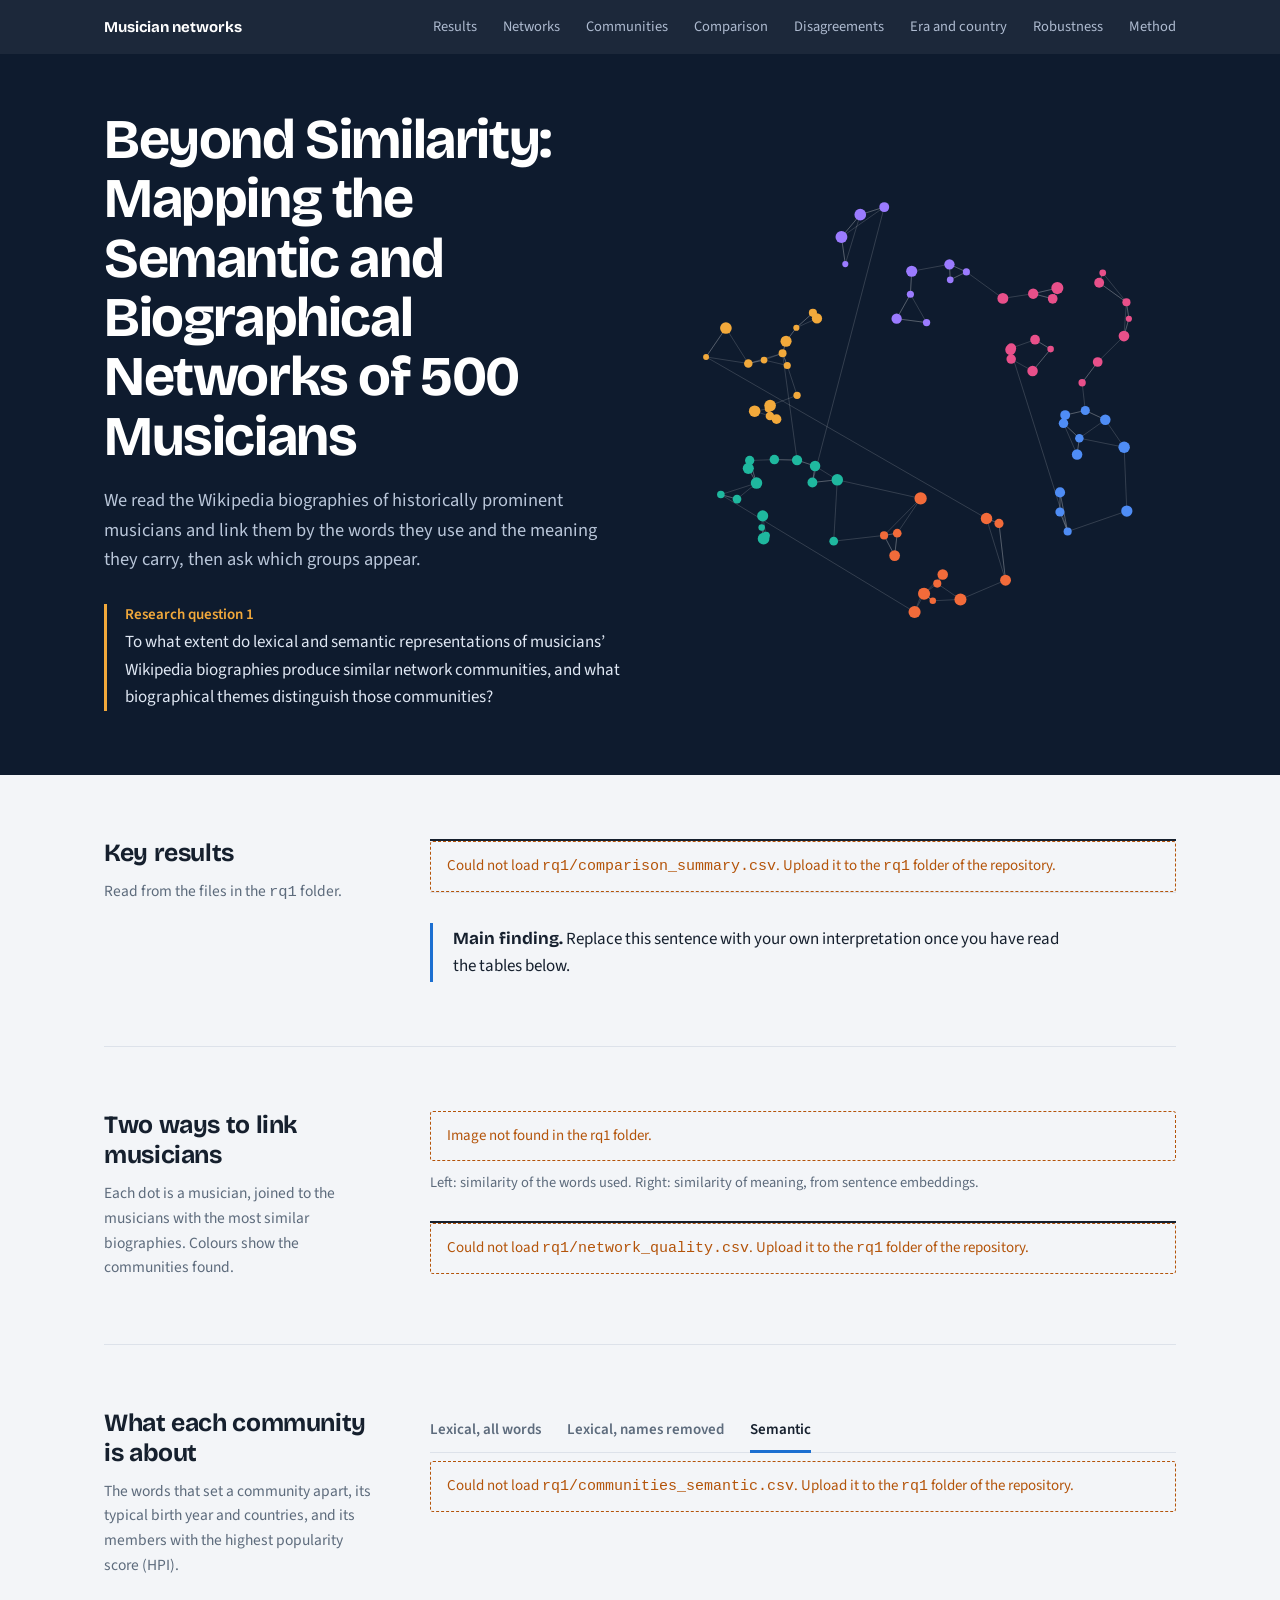
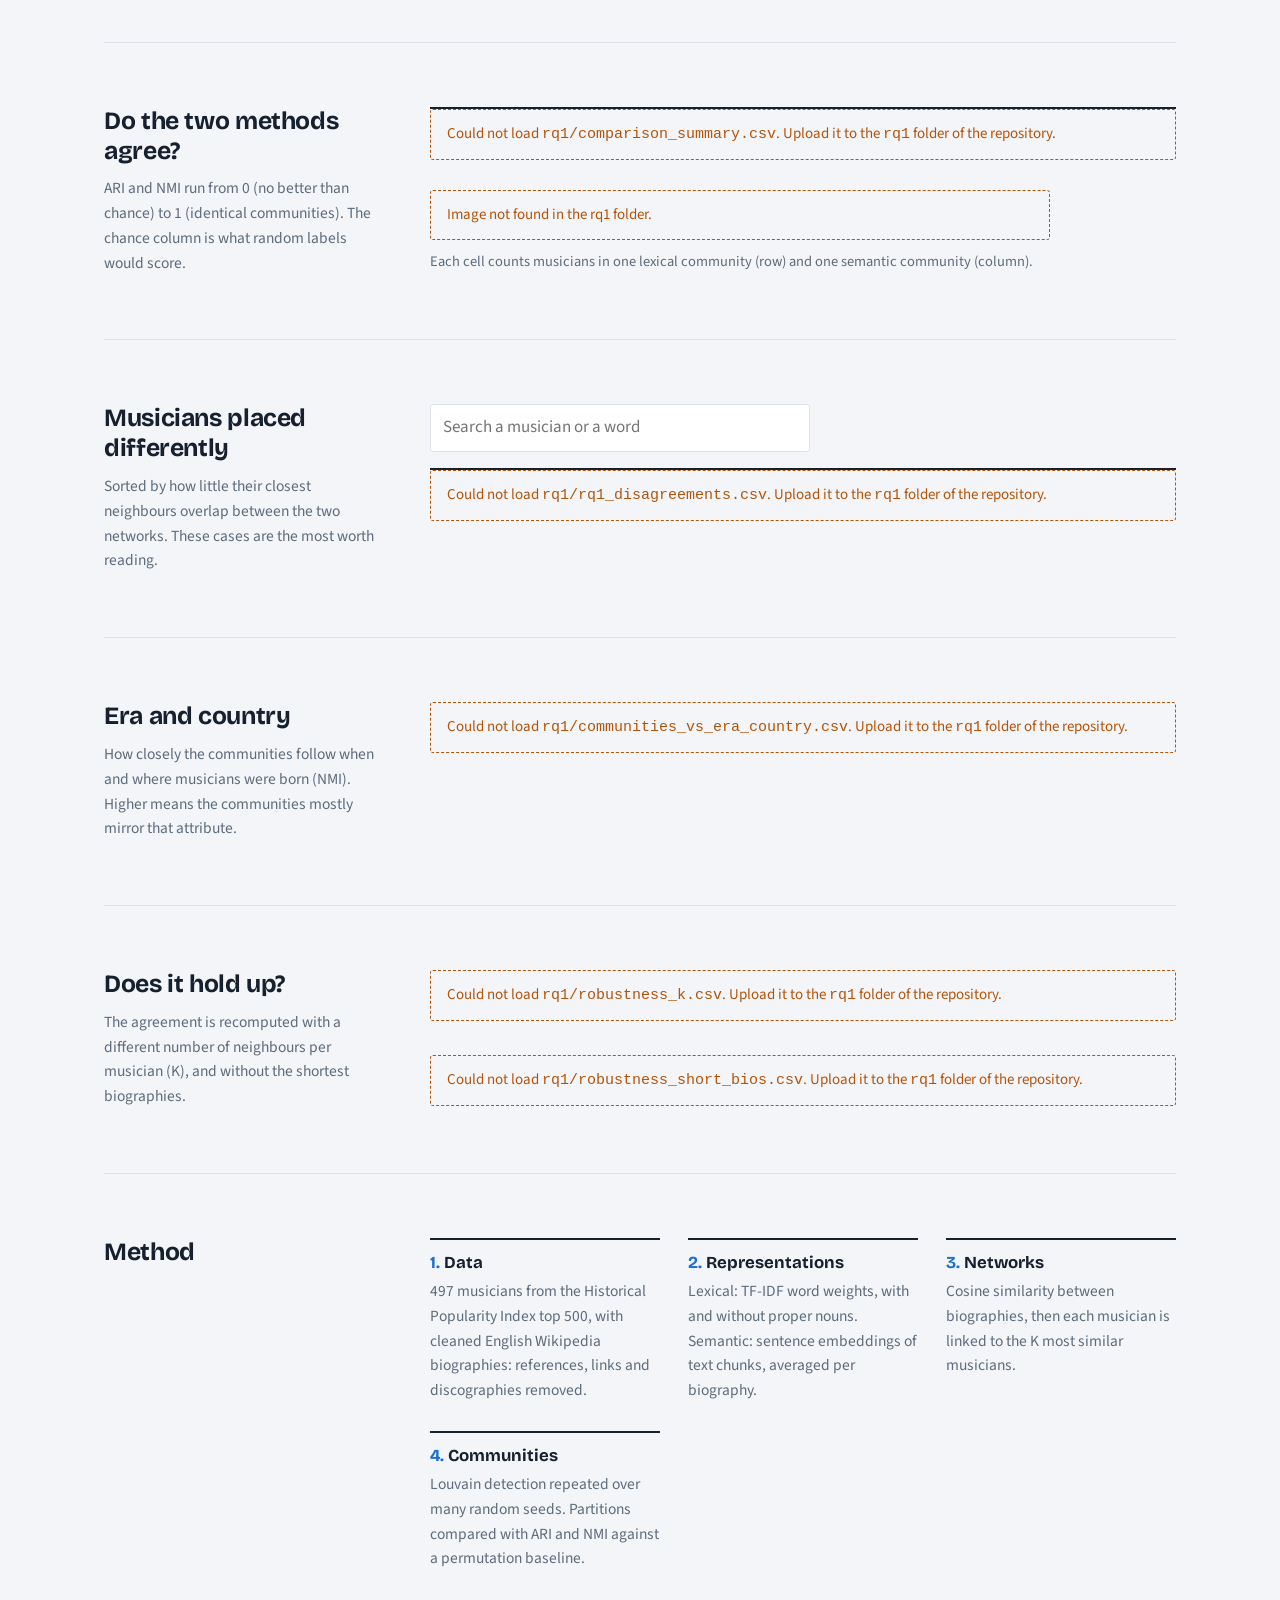
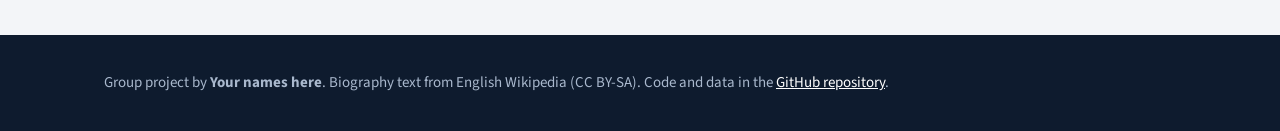
==== Music_Project/index.html @ 1b742f44 "Add files via upload" ====
<!DOCTYPE html>
<html lang="en">
<head>
<meta charset="utf-8">
<meta name="viewport" content="width=device-width, initial-scale=1">
<title>Beyond Similarity: Mapping the Semantic and Biographical Networks of 500 Musicians</title>
<link rel="preconnect" href="https://fonts.googleapis.com">
<link rel="preconnect" href="https://fonts.gstatic.com" crossorigin>
<link href="https://fonts.googleapis.com/css2?family=Bricolage+Grotesque:opsz,wght@12..96,500;12..96,700&family=Source+Sans+3:wght@400;600&display=swap" rel="stylesheet">
<style>
:root{--navy:#0e1b2e;--navy2:#16283f;--paper:#f3f5f8;--card:#fff;--ink:#16202e;--mute:#5d6b7c;--line:#dde2ea;--acc:#1b6fd1;
--disp:"Bricolage Grotesque","Segoe UI",system-ui,sans-serif;--body:"Source Sans 3","Segoe UI",system-ui,sans-serif}
@media (prefers-color-scheme:dark){:root{--paper:#0b131f;--card:#121e2f;--ink:#e8edf4;--mute:#97a5b8;--line:#223249;--acc:#6aa8ff}}
*{box-sizing:border-box}html{scroll-behavior:smooth;scroll-padding-top:70px}
@media (prefers-reduced-motion:reduce){html{scroll-behavior:auto}*{animation:none!important}}
body{margin:0;background:var(--paper);color:var(--ink);font:17px/1.6 var(--body)}
a{color:var(--acc)}
:focus-visible{outline:2px solid var(--acc);outline-offset:2px;border-radius:2px}
.wrap{max-width:1120px;margin:0 auto;padding:0 24px}
nav{position:sticky;top:0;z-index:10;background:rgba(14,27,46,.94);backdrop-filter:blur(8px)}
nav .wrap{display:flex;align-items:center;gap:26px;height:54px;overflow-x:auto;white-space:nowrap}
nav b{font:700 15px var(--disp);color:#fff;margin-right:auto}
nav a{color:#aebbd0;text-decoration:none;font-size:14.5px}nav a:hover{color:#fff}
.hero{background:var(--navy);color:#fff;overflow:hidden}
.hero .wrap{display:grid;grid-template-columns:1.05fr 1fr;gap:36px;align-items:center;padding-top:56px;padding-bottom:64px}
h1{font:700 clamp(2.1rem,4.6vw,3.5rem)/1.06 var(--disp);letter-spacing:-.025em;margin:0 0 20px}
.lead{color:#b9c6d9;font-size:1.15rem;max-width:520px;margin:0}
.rq{margin-top:30px;padding-left:18px;border-left:3px solid #f2a93b;max-width:520px;color:#dfe7f3}
.rq b{display:block;font:600 15px var(--body);color:#f2a93b;margin-bottom:4px}
#const{width:100%;height:auto;animation:fade 1.6s ease both}
@keyframes fade{from{opacity:0}to{opacity:1}}
.sec{display:grid;grid-template-columns:270px 1fr;gap:56px;padding:64px 0;border-top:1px solid var(--line)}
.sec:first-of-type{border-top:0}
.side h2{font:700 1.55rem/1.2 var(--disp);letter-spacing:-.015em;margin:0 0 10px}
.side p{color:var(--mute);margin:0;font-size:15.5px}
.side{align-self:start;position:sticky;top:78px}.sec>div{min-width:0}
.band{display:grid;grid-template-columns:repeat(auto-fit,minmax(150px,1fr));border-top:2px solid var(--ink);border-bottom:1px solid var(--line)}
.stat{padding:18px 18px 18px 0}.stat+.stat{padding-left:18px;border-left:1px solid var(--line)}
.stat .n{font:700 2.3rem/1 var(--disp);letter-spacing:-.02em}.stat .l{color:var(--mute);font-size:14.5px;margin-top:6px}
.finding{margin-top:30px;padding:2px 0 2px 20px;border-left:3px solid var(--acc);max-width:640px}
.finding b{font-family:var(--disp)}
.tabs{display:flex;gap:26px;border-bottom:1px solid var(--line);margin-bottom:8px}
button.tab{font:600 15px var(--body);color:var(--mute);background:none;border:0;border-bottom:3px solid transparent;padding:10px 0;margin-bottom:-1px;cursor:pointer}
button.tab.on{color:var(--ink);border-bottom-color:var(--acc)}
.crow{border-left:6px solid var(--c);padding:20px 0 20px 22px;border-bottom:1px solid var(--line)}
.crow:last-child{border-bottom:0}
.chead{display:flex;align-items:baseline;gap:14px;flex-wrap:wrap}
.chead h3{font:700 1.2rem var(--disp);margin:0;text-transform:capitalize}
.chead span{color:var(--mute);font-size:14.5px}
.chips{display:flex;flex-wrap:wrap;gap:6px;margin:10px 0 12px}
.chip{border:1px solid color-mix(in srgb,var(--c) 55%,transparent);background:color-mix(in srgb,var(--c) 11%,transparent);border-radius:99px;padding:1px 11px;font-size:14px}
dl{display:grid;grid-template-columns:130px 1fr;gap:3px 16px;margin:0;font-size:15px}
dt{color:var(--mute)}dd{margin:0}
img{max-width:100%;display:block;border:1px solid var(--line);border-radius:3px;background:#fff}
figcaption{color:var(--mute);font-size:14.5px;margin-top:10px;max-width:640px}
.tw{overflow-x:auto;border-top:2px solid var(--ink)}
table{border-collapse:collapse;width:100%;font-size:15px}
th,td{padding:10px 18px 10px 0;text-align:left;border-bottom:1px solid var(--line);white-space:nowrap}
th{font-weight:600;color:var(--mute);font-size:14px}
input[type=search]{font:inherit;width:100%;max-width:380px;padding:9px 12px;border:1px solid var(--line);border-radius:3px;background:var(--card);color:var(--ink);margin-bottom:16px}
.bar{display:grid;grid-template-columns:170px 1fr 50px;align-items:center;gap:12px;margin:9px 0;font-size:15px}
.bar .trk{background:var(--line);height:8px;border-radius:99px;overflow:hidden}.bar .fill{display:block;height:100%;background:var(--navy2);border-radius:99px}
@media (prefers-color-scheme:dark){.bar .fill{background:var(--acc)}}
.bar .val{text-align:right;font-variant-numeric:tabular-nums}
.bar .lab{color:var(--mute)}
.pane+.pane{margin-top:34px}.pane h3{font:700 1.05rem var(--disp);margin:0 0 4px}.pane .m{color:var(--mute);font-size:14.5px;margin-bottom:8px}
.steps{display:grid;grid-template-columns:repeat(auto-fit,minmax(220px,1fr));gap:28px;counter-reset:s}
.steps div{counter-increment:s;border-top:2px solid var(--ink);padding-top:12px}
.steps h3{font:700 1.05rem var(--disp);margin:0 0 6px}.steps h3:before{content:counter(s)". ";color:var(--acc)}
.steps p{margin:0;font-size:15.5px;color:var(--mute)}
.miss{color:#b4540a;font-size:15px;padding:12px 16px;border:1px dashed #b4540a;border-radius:3px}
footer{background:var(--navy);color:#a9b8cd;padding:36px 0;font-size:15px}footer a{color:#fff}
@media (max-width:860px){.hero .wrap{grid-template-columns:1fr}.sec{grid-template-columns:1fr;gap:22px}.side{position:static}dl{grid-template-columns:1fr}.bar{grid-template-columns:110px 1fr 44px}}
</style>
</head>
<body>
<nav><div class="wrap"><b>Musician networks</b><a href="#results">Results</a><a href="#networks">Networks</a><a href="#communities">Communities</a><a href="#compare">Comparison</a><a href="#disagree">Disagreements</a><a href="#confounds">Era and country</a><a href="#robust">Robustness</a><a href="#method">Method</a></div></nav>

<header class="hero"><div class="wrap">
<div>
<h1>Beyond Similarity: Mapping the Semantic and Biographical Networks of 500 Musicians</h1>
<p class="lead">We read the Wikipedia biographies of historically prominent musicians and link them by the words they use and the meaning they carry, then ask which groups appear.</p>
<div class="rq"><b>Research question 1</b>To what extent do lexical and semantic representations of musicians’ Wikipedia biographies produce similar network communities, and what biographical themes distinguish those communities?</div>
</div>
<svg id="const" viewBox="65 35 510 450" role="img" aria-label="Decorative network of musicians grouped into communities"></svg>
</div></header>

<main class="wrap">
<section class="sec" id="results"><div class="side"><h2>Key results</h2><p>Read from the files in the <code>rq1</code> folder.</p></div>
<div><div class="band" id="stats"></div>
<div class="finding"><b>Main finding.</b> Replace this sentence with your own interpretation once you have read the tables below.</div></div></section>

<section class="sec" id="networks"><div class="side"><h2>Two ways to link musicians</h2><p>Each dot is a musician, joined to the musicians with the most similar biographies. Colours show the communities found.</p></div>
<div><figure style="margin:0"><img id="img-net" alt="Lexical and semantic networks side by side" loading="lazy"><figcaption>Left: similarity of the words used. Right: similarity of meaning, from sentence embeddings.</figcaption></figure>
<div style="height:26px"></div><div class="tw" id="quality"></div></div></section>

<section class="sec" id="communities"><div class="side"><h2>What each community is about</h2><p>The words that set a community apart, its typical birth year and countries, and its members with the highest popularity score (HPI).</p></div>
<div><div class="tabs" id="tabs"></div><div id="comm"></div></div></section>

<section class="sec" id="compare"><div class="side"><h2>Do the two methods agree?</h2><p>ARI and NMI run from 0 (no better than chance) to 1 (identical communities). The chance column is what random labels would score.</p></div>
<div><div class="tw" id="comp"></div><div style="height:30px"></div>
<figure style="margin:0;max-width:620px"><img id="img-cont" alt="Heatmap of lexical versus semantic communities" loading="lazy"><figcaption>Each cell counts musicians in one lexical community (row) and one semantic community (column).</figcaption></figure></div></section>

<section class="sec" id="disagree"><div class="side"><h2>Musicians placed differently</h2><p>Sorted by how little their closest neighbours overlap between the two networks. These cases are the most worth reading.</p></div>
<div><input type="search" id="q" placeholder="Search a musician or a word" aria-label="Search musicians"><div class="tw" id="dis"></div></div></section>

<section class="sec" id="confounds"><div class="side"><h2>Era and country</h2><p>How closely the communities follow when and where musicians were born (NMI). Higher means the communities mostly mirror that attribute.</p></div>
<div id="conf"></div></section>

<section class="sec" id="robust"><div class="side"><h2>Does it hold up?</h2><p>The agreement is recomputed with a different number of neighbours per musician (K), and without the shortest biographies.</p></div>
<div><div class="pane" id="rk"></div><div class="pane" id="rs"></div></div></section>

<section class="sec" id="method"><div class="side"><h2>Method</h2></div>
<div class="steps">
<div><h3>Data</h3><p>497 musicians from the Historical Popularity Index top 500, with cleaned English Wikipedia biographies: references, links and discographies removed.</p></div>
<div><h3>Representations</h3><p>Lexical: TF-IDF word weights, with and without proper nouns. Semantic: sentence embeddings of text chunks, averaged per biography.</p></div>
<div><h3>Networks</h3><p>Cosine similarity between biographies, then each musician is linked to the K most similar musicians.</p></div>
<div><h3>Communities</h3><p>Louvain detection repeated over many random seeds. Partitions compared with ARI and NMI against a permutation baseline.</p></div>
</div></section>
</main>

<footer><div class="wrap">Group project by <b>Your names here</b>. Biography text from English Wikipedia (CC BY-SA). Code and data in the <a href="https://github.com/YOUR_USERNAME/YOUR_REPO">GitHub repository</a>.</div></footer>

<script>
const DATA="rq1/";
const PAL=["#4f8df5","#f26b3a","#1fb89f","#f2a93b","#9b7bff","#e8508a","#8fb339","#7d8aa0"];
const $=id=>document.getElementById(id);
const esc=s=>String(s??"").replace(/[&<>"]/g,c=>({"&":"&amp;","<":"&lt;",">":"&gt;",'"':"&quot;"}[c]));

// decorative constellation (seeded, so it looks the same every time)
(function(){
  let s=7;const R=()=>(s=(s*16807)%2147483647)/2147483647;
  const svg=$("const"),C=6,pts=[];let out="";
  for(let c=0;c<C;c++){
    const a=c/C*6.283+.4,cx=320+175*Math.cos(a),cy=260+150*Math.sin(a),n=11+Math.floor(R()*7);
    for(let i=0;i<n;i++){const r=Math.sqrt(R())*68,t=R()*6.283;pts.push({x:cx+r*Math.cos(t),y:cy+r*Math.sin(t),c})}
  }
  const E=[];
  pts.forEach((p,i)=>{
    pts.map((q,j)=>({j,d:(p.x-q.x)**2+(p.y-q.y)**2})).filter(o=>o.j!==i).sort((a,b)=>a.d-b.d).slice(0,2).forEach(o=>E.push([i,o.j]));
    if(R()<.07){const j=Math.floor(R()*pts.length);if(pts[j].c!==p.c)E.push([i,j])}
  });
  E.forEach(([i,j])=>out+=`<line x1="${pts[i].x.toFixed(1)}" y1="${pts[i].y.toFixed(1)}" x2="${pts[j].x.toFixed(1)}" y2="${pts[j].y.toFixed(1)}" stroke="#fff" stroke-opacity=".16"/>`);
  pts.forEach(p=>out+=`<circle cx="${p.x.toFixed(1)}" cy="${p.y.toFixed(1)}" r="${(3+R()*3.2).toFixed(1)}" fill="${PAL[p.c]}"/>`);
  svg.innerHTML=out;
})();

function parseCSV(t){
  const rows=[];let r=[],f="",q=false;
  for(let i=0;i<t.length;i++){const c=t[i];
    if(q){if(c==='"'){if(t[i+1]==='"'){f+='"';i++}else q=false}else f+=c}
    else if(c==='"')q=true;
    else if(c===","){r.push(f);f=""}
    else if(c==="\n"){r.push(f);rows.push(r);r=[];f=""}
    else if(c!=="\r")f+=c;
  }
  if(f!==""||r.length){r.push(f);rows.push(r)}
  const h=rows.shift();
  return rows.filter(x=>x.length>1).map(x=>Object.fromEntries(h.map((k,i)=>[k||"index",x[i]])));
}
async function load(name){try{const r=await fetch(DATA+name);if(!r.ok)throw 0;return parseCSV(await r.text())}catch(e){return null}}
const missing=(el,name)=>{el.innerHTML=`<div class="miss">Could not load <code>${DATA}${name}</code>. Upload it to the <code>rq1</code> folder of the repository.</div>`};
const HEAD={name:"Musician",lex_community_label:"Lexical community",sem_community_label:"Semantic community",neighbour_jaccard_lex_sem:"Neighbour overlap",hpi_raw:"HPI",ARI_chance_mean:"ARI by chance",permutation_p:"p-value",network_A:"Network A",network_B:"Network B",edge_jaccard:"Shared links",mean_neighbour_jaccard:"Neighbour overlap",louvain_stability_ari:"Run stability"};
const head=c=>HEAD[c]||(c.replace(/_/g," ").replace(/^./,x=>x.toUpperCase()));
function table(rows,cols,limit){
  cols=cols||Object.keys(rows[0]);
  return `<table><thead><tr>${cols.map(c=>`<th>${esc(head(c))}</th>`).join("")}</tr></thead><tbody>${
    rows.slice(0,limit||rows.length).map(r=>`<tr>${cols.map(c=>`<td>${esc(isNaN(r[c])||r[c]===""?r[c]:+(+r[c]).toFixed(3))}</td>`).join("")}</tr>`).join("")}</tbody></table>`;
}
const bars=(items,max)=>items.map(([l,v])=>`<div class="bar"><span class="lab">${esc(l)}</span><span class="trk"><span class="fill" style="width:${Math.max(0,Math.min(100,v/max*100))}%"></span></span><span class="val">${(+v).toFixed(2)}</span></div>`).join("");

$("img-net").src=DATA+"networks_side_by_side.png";
$("img-cont").src=DATA+"contingency_lexical_vs_semantic.png";
["img-net","img-cont"].forEach(id=>$(id).onerror=function(){this.replaceWith(Object.assign(document.createElement("div"),{className:"miss",textContent:"Image not found in the rq1 folder."}))});

(async()=>{
  const [qual,comp,nodes,dis,conf,rk,rs]=await Promise.all(
    ["network_quality.csv","comparison_summary.csv","rq1_nodes.csv","rq1_disagreements.csv","communities_vs_era_country.csv","robustness_k.csv","robustness_short_bios.csv"].map(load));

  const S=[];
  if(nodes)S.push([nodes.length,"musicians in the network"]);
  if(qual){const lx=qual.find(r=>r.network==="lexical"),sm=qual.find(r=>r.network==="semantic");
    if(lx)S.push([lx.communities,"lexical communities"]);if(sm)S.push([sm.communities,"semantic communities"])}
  if(comp&&comp[0])S.push([(+comp[0].ARI).toFixed(2),"ARI, lexical vs semantic"],[(+comp[0].NMI).toFixed(2),"NMI, lexical vs semantic"]);
  if(nodes&&nodes[0].mismatch_lex_sem!==undefined){const m=nodes.filter(r=>r.mismatch_lex_sem==="True").length;
    S.push([(100*m/nodes.length).toFixed(0)+"%","placed differently by the two methods"])}
  if(S.length)$("stats").innerHTML=S.map(([n,l])=>`<div class="stat"><div class="n">${esc(n)}</div><div class="l">${esc(l)}</div></div>`).join("");
  else missing($("stats"),"comparison_summary.csv");

  qual?$("quality").innerHTML=table(qual):missing($("quality"),"network_quality.csv");
  comp?$("comp").innerHTML=table(comp):missing($("comp"),"comparison_summary.csv");

  const names={lexical:"Lexical, all words",lexical_nonames:"Lexical, names removed",semantic:"Semantic"};
  const cdata={};for(const k in names)cdata[k]=await load(`communities_${k}.csv`);
  function showComm(k){
    [...$("tabs").children].forEach(b=>b.classList.toggle("on",b.dataset.k===k));
    const d=cdata[k];if(!d){missing($("comm"),`communities_${k}.csv`);return}
    $("comm").innerHTML=d.map(c=>`<article class="crow" style="--c:${PAL[+c.community%PAL.length]}">
      <div class="chead"><h3>${esc(c.label)}</h3><span>${esc(c.size)} musicians</span></div>
      <div class="chips">${c.top_words.split(", ").slice(0,9).map(w=>`<span class="chip">${esc(w)}</span>`).join("")}</div>
      <dl><dt>Median birth year</dt><dd>${esc(Math.round(+c.median_birthyear))}</dd><dt>Main countries</dt><dd>${esc(c.top_countries)}</dd><dt>Highest HPI</dt><dd>${esc(c.highest_hpi_members)}</dd></dl></article>`).join("");
  }
  $("tabs").innerHTML=Object.entries(names).map(([k,v])=>`<button class="tab" data-k="${k}">${v}</button>`).join("");
  $("tabs").onclick=e=>{if(e.target.dataset.k)showComm(e.target.dataset.k)};
  showComm("semantic");

  if(dis){
    const draw=()=>{const f=$("q").value.toLowerCase();
      const rows=dis.filter(r=>!f||Object.values(r).join(" ").toLowerCase().includes(f));
      $("dis").innerHTML=rows.length?table(rows,["name","lex_community_label","sem_community_label","neighbour_jaccard_lex_sem","hpi_raw"],60):'<div class="miss">No musician matches that search.</div>'};
    $("q").oninput=draw;draw();
  }else missing($("dis"),"rq1_disagreements.csv");

  if(conf)$("conf").innerHTML=[["NMI_with_era","Birth era"],["NMI_with_country","Birth country"]].map(([c,t])=>
    `<div class="pane"><h3>${t}</h3>${bars(conf.map(r=>[names[r.network]||r.network,+r[c]]),1)}</div>`).join("");
  else missing($("conf"),"communities_vs_era_country.csv");

  if(rk){const a=rk.filter(r=>r.network==="ARI lexical vs semantic");
    $("rk").innerHTML=`<h3>Agreement for different K</h3><div class="m">ARI between lexical and semantic communities</div>${bars(a.map(r=>["K = "+r.K,+r.modularity_or_ARI]),1)}`}
  else missing($("rk"),"robustness_k.csv");
  rs&&rs[0]?$("rs").innerHTML=`<h3>Without the shortest biographies</h3><div class="m">${esc(rs[0].n_without_short_bios)} musicians kept</div>${bars([["All musicians",+rs[0].ARI_lex_vs_sem_all],["Short ones removed",+rs[0].ARI_lex_vs_sem_without_short_bios]],1)}`:missing($("rs"),"robustness_short_bios.csv");
})();
</script>
</body>
</html>
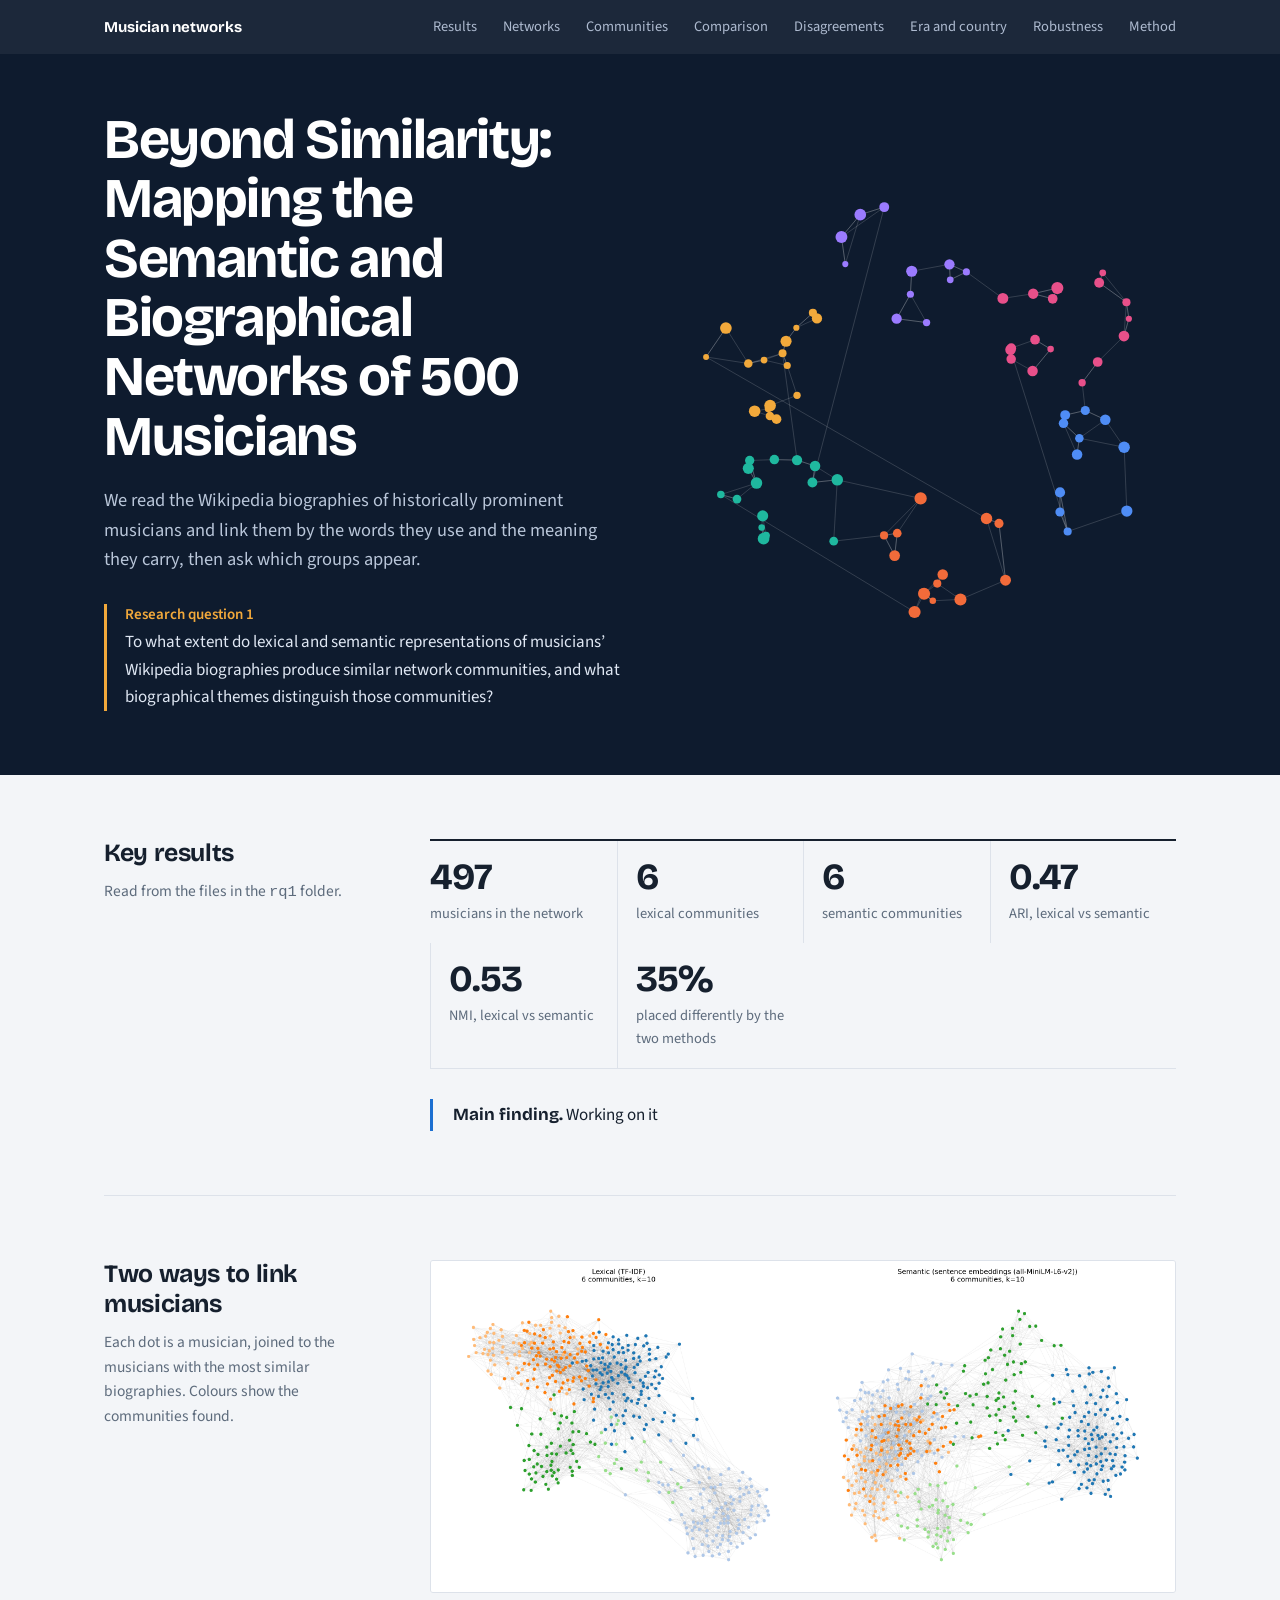
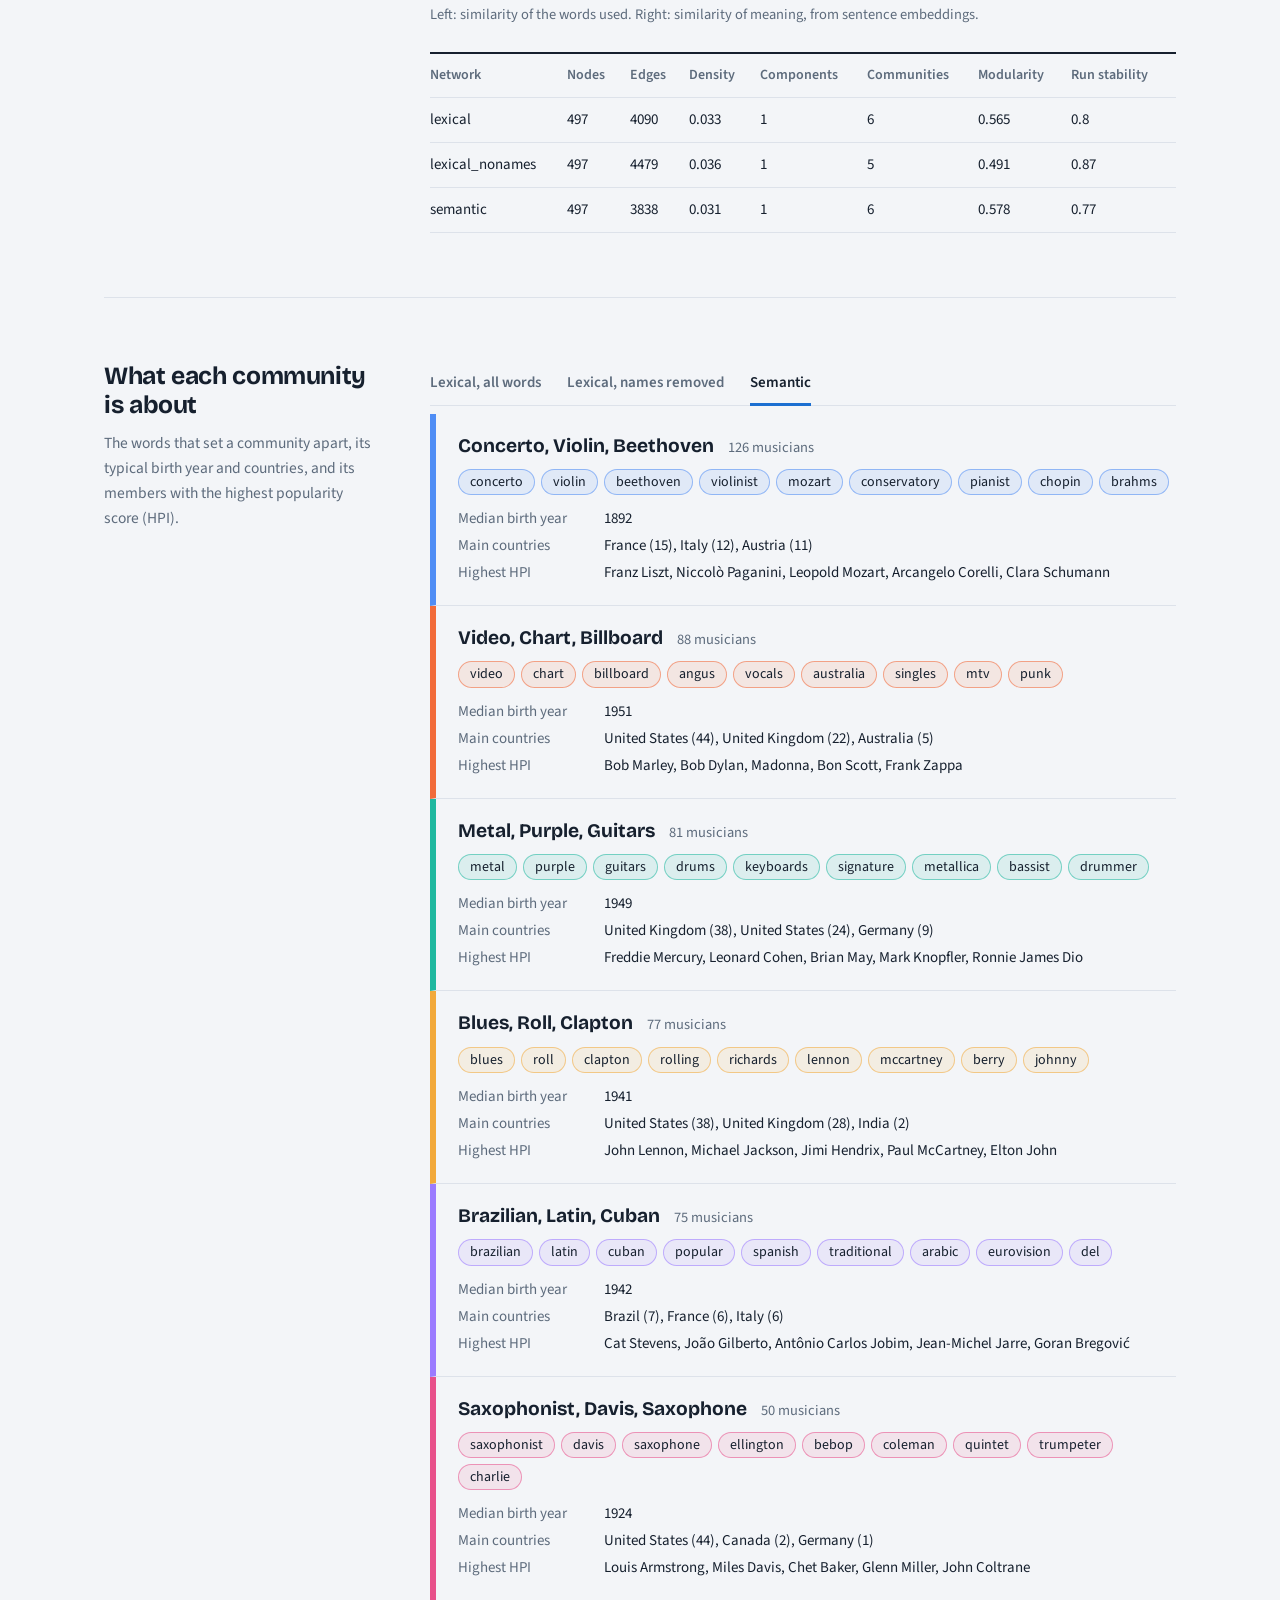
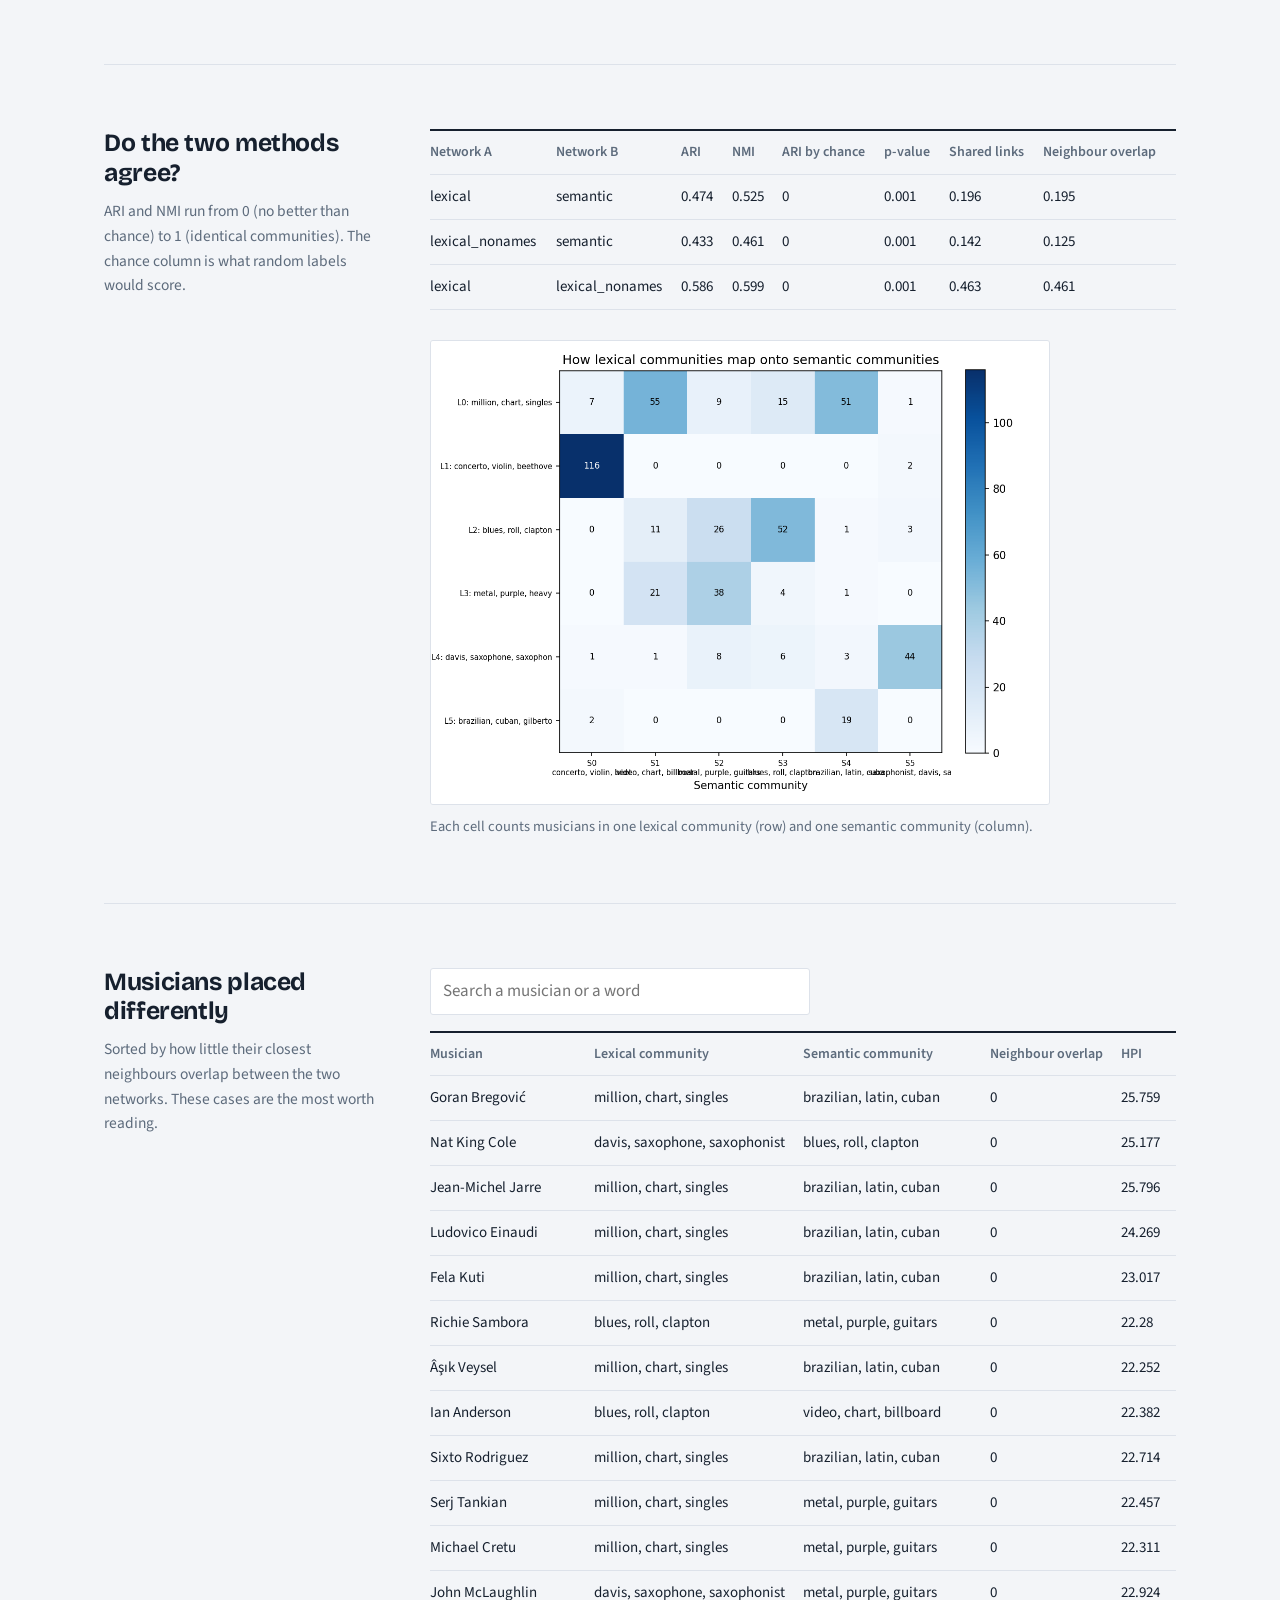
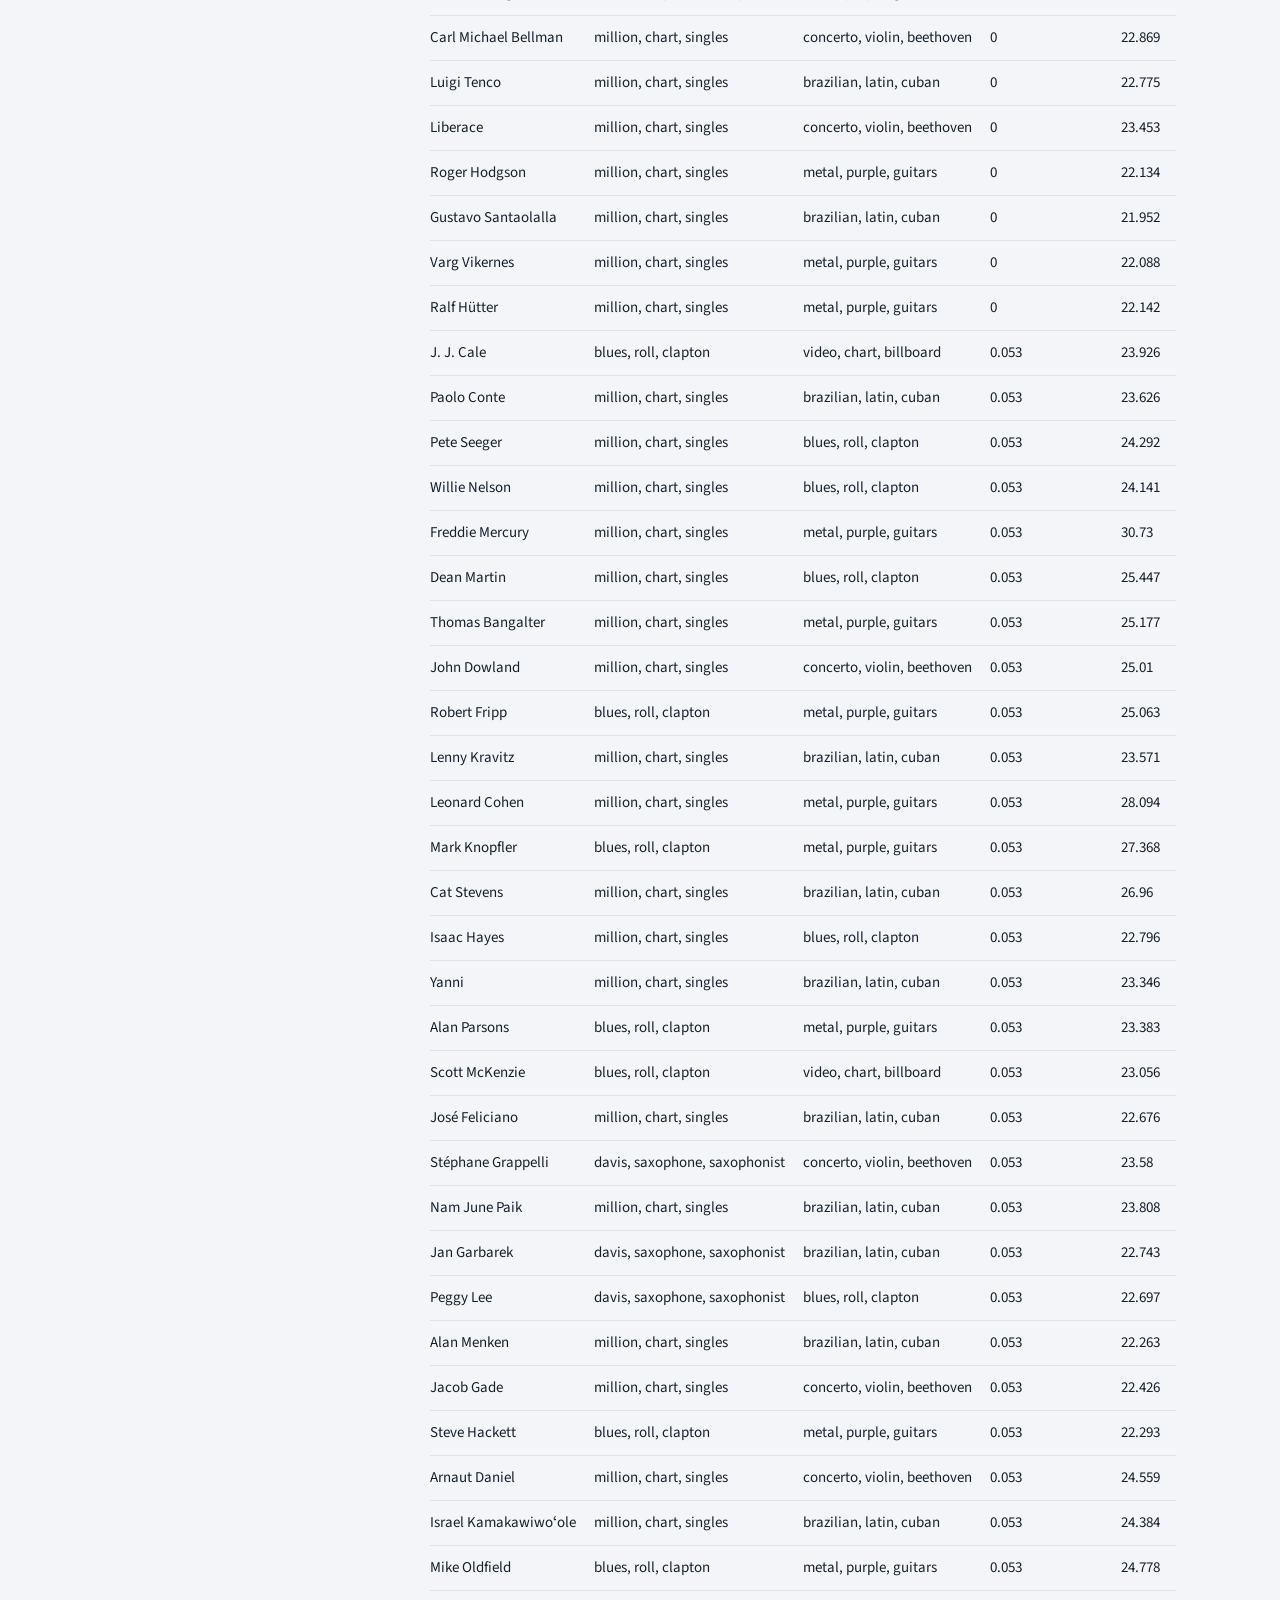
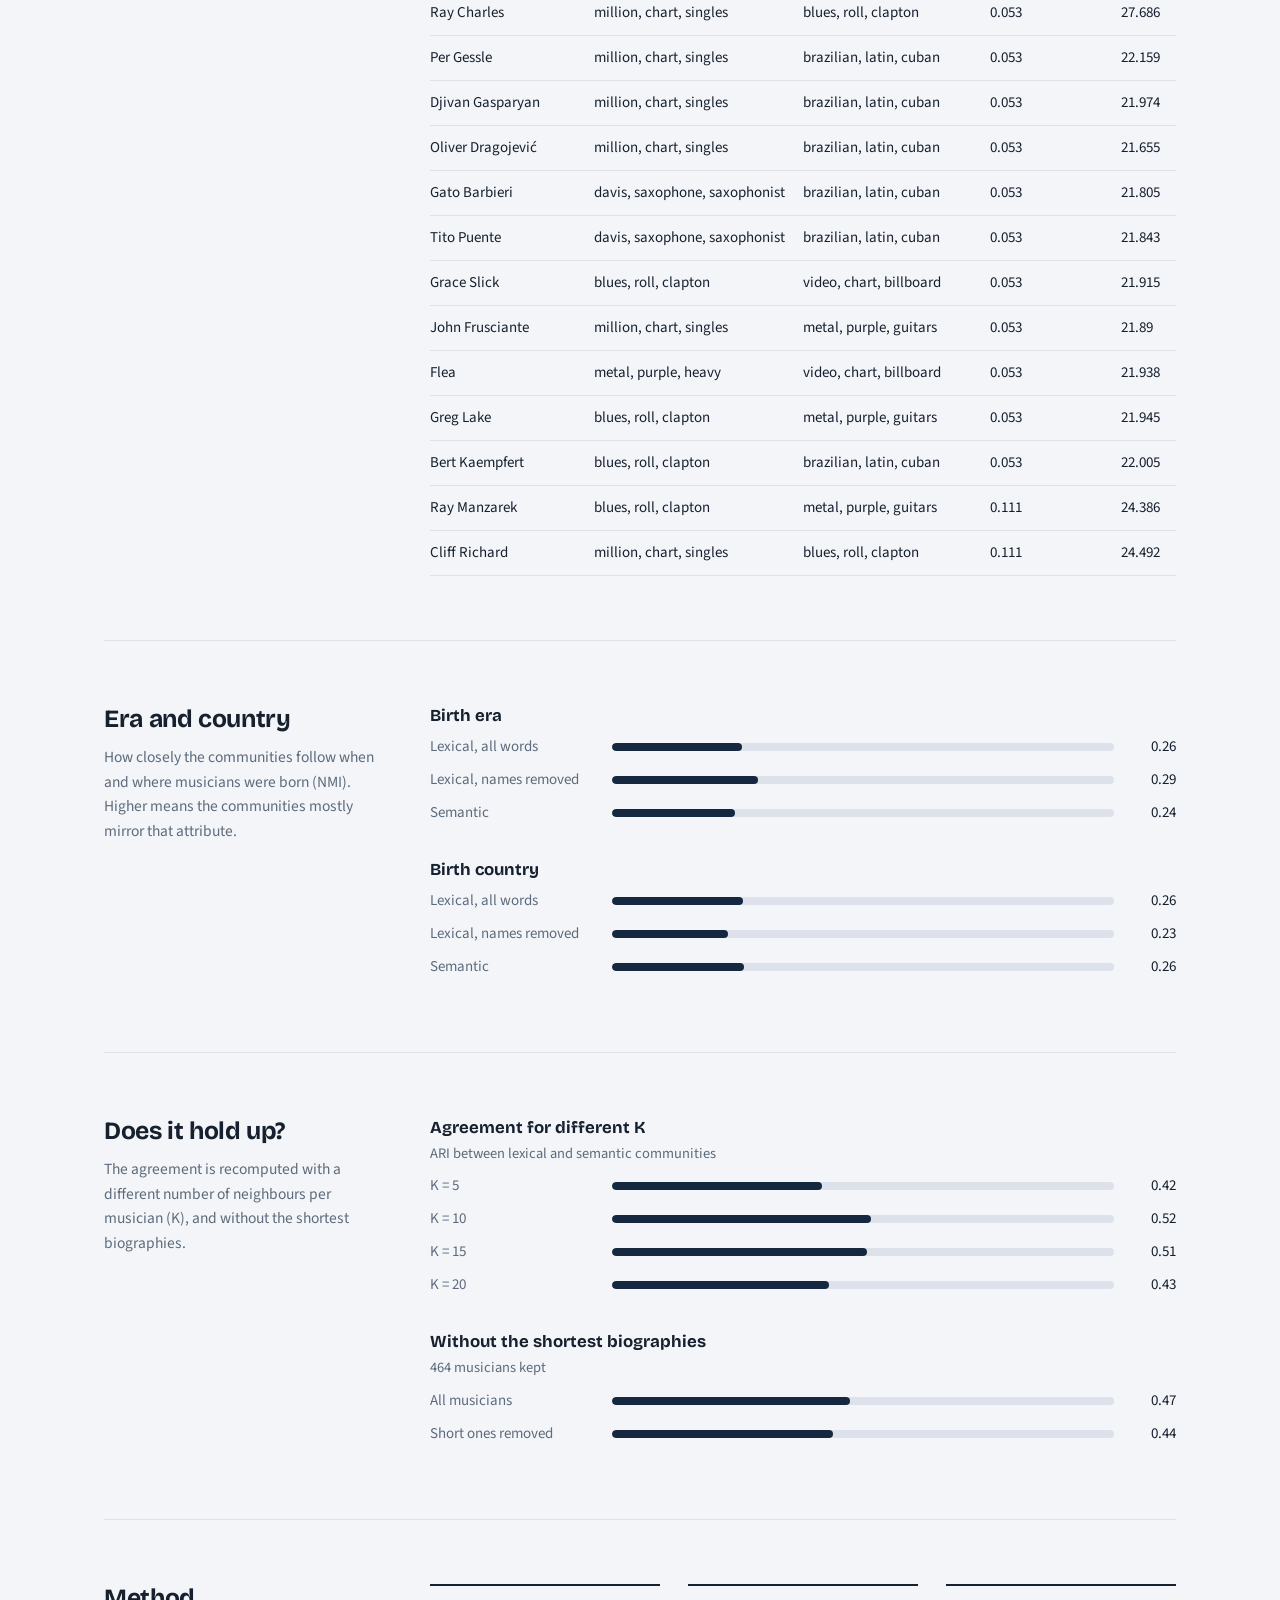
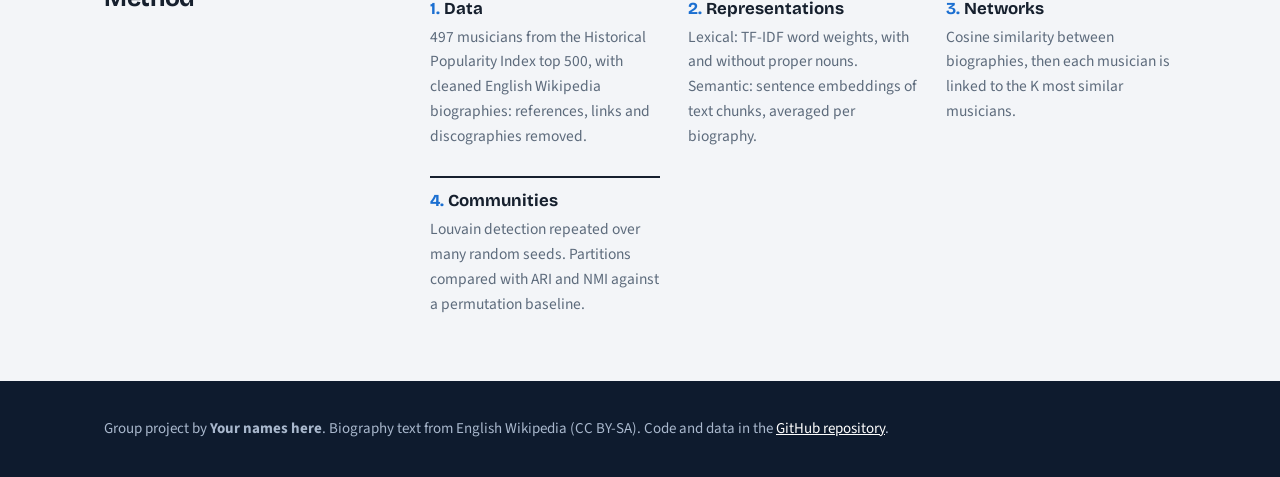
==== commit 0d9918b3: "Update index.html" ====
--- a/Music_Project/index.html
+++ b/Music_Project/index.html
@@ -88,7 +88,7 @@
 <main class="wrap">
 <section class="sec" id="results"><div class="side"><h2>Key results</h2><p>Read from the files in the <code>rq1</code> folder.</p></div>
 <div><div class="band" id="stats"></div>
-<div class="finding"><b>Main finding.</b> Replace this sentence with your own interpretation once you have read the tables below.</div></div></section>
+<div class="finding"><b>Main finding.</b> Working on it</div></div></section>
 
 <section class="sec" id="networks"><div class="side"><h2>Two ways to link musicians</h2><p>Each dot is a musician, joined to the musicians with the most similar biographies. Colours show the communities found.</p></div>
 <div><figure style="margin:0"><img id="img-net" alt="Lexical and semantic networks side by side" loading="lazy"><figcaption>Left: similarity of the words used. Right: similarity of meaning, from sentence embeddings.</figcaption></figure>
